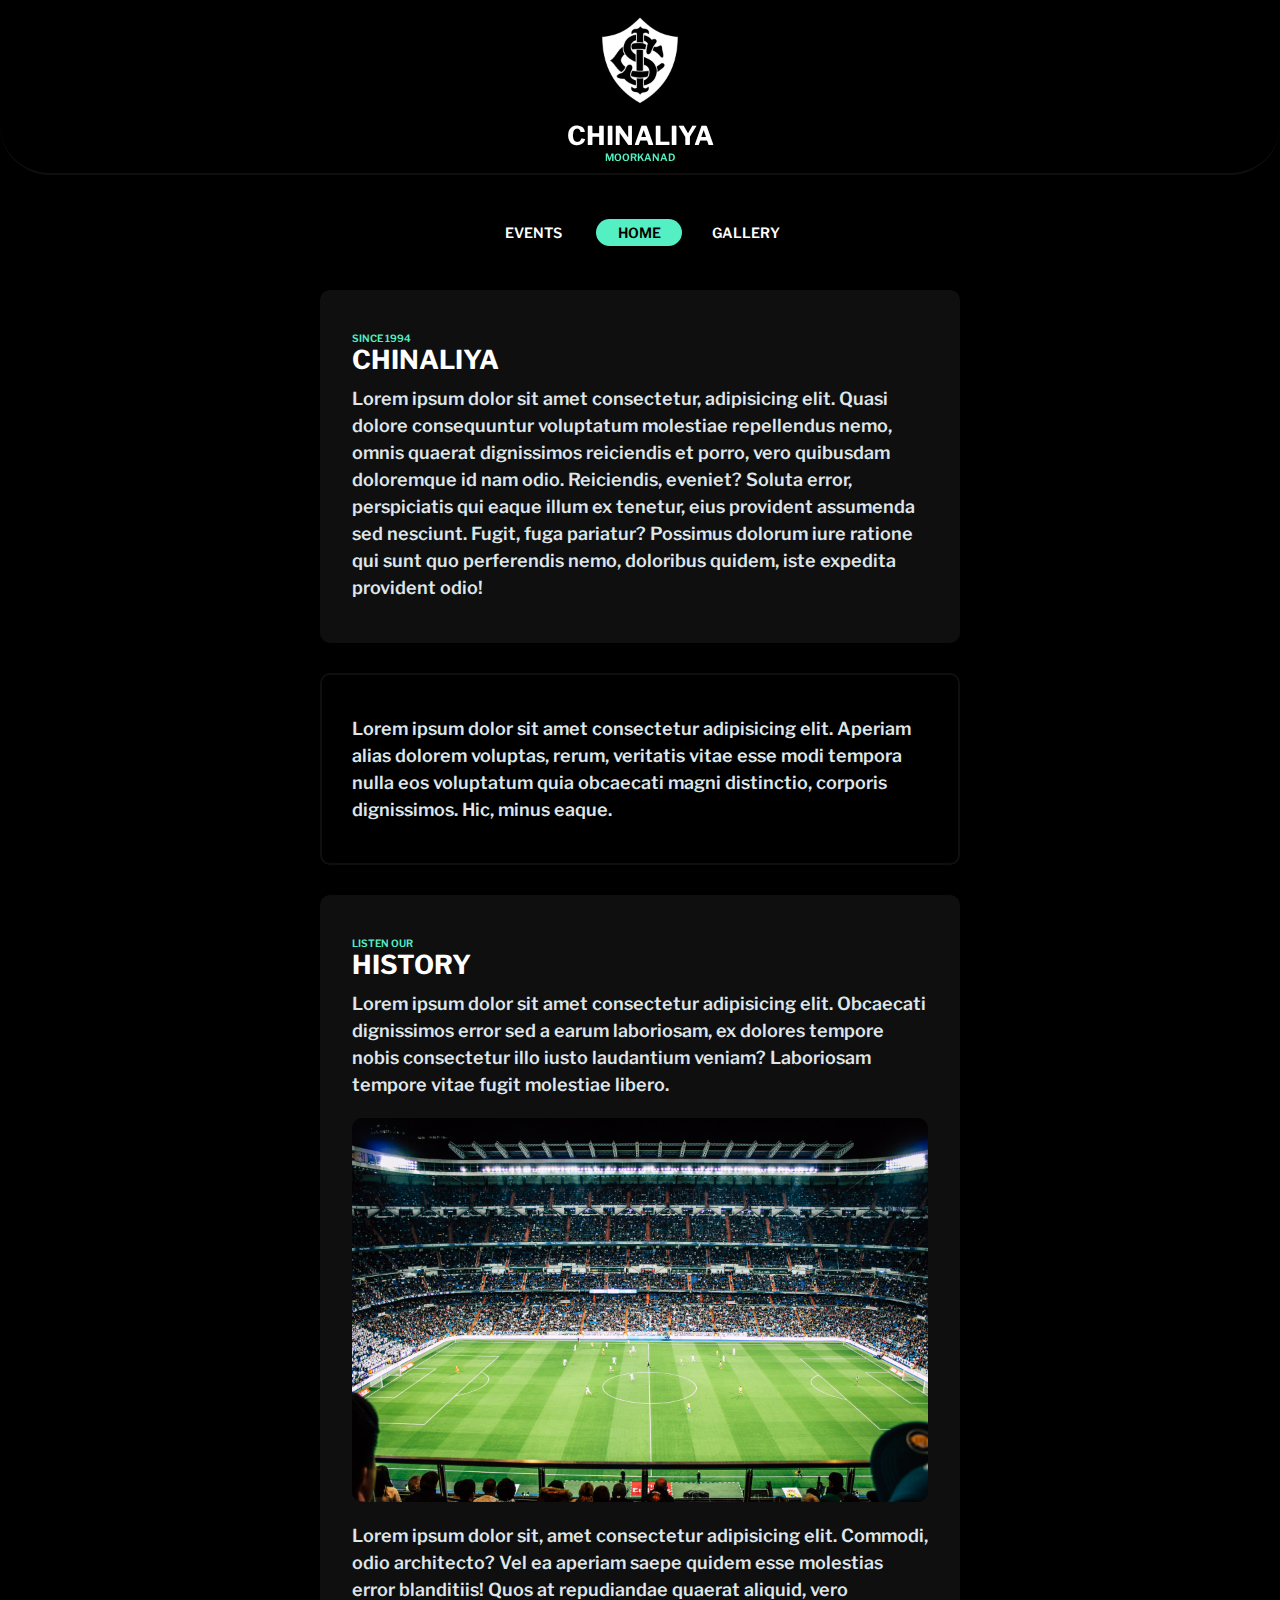
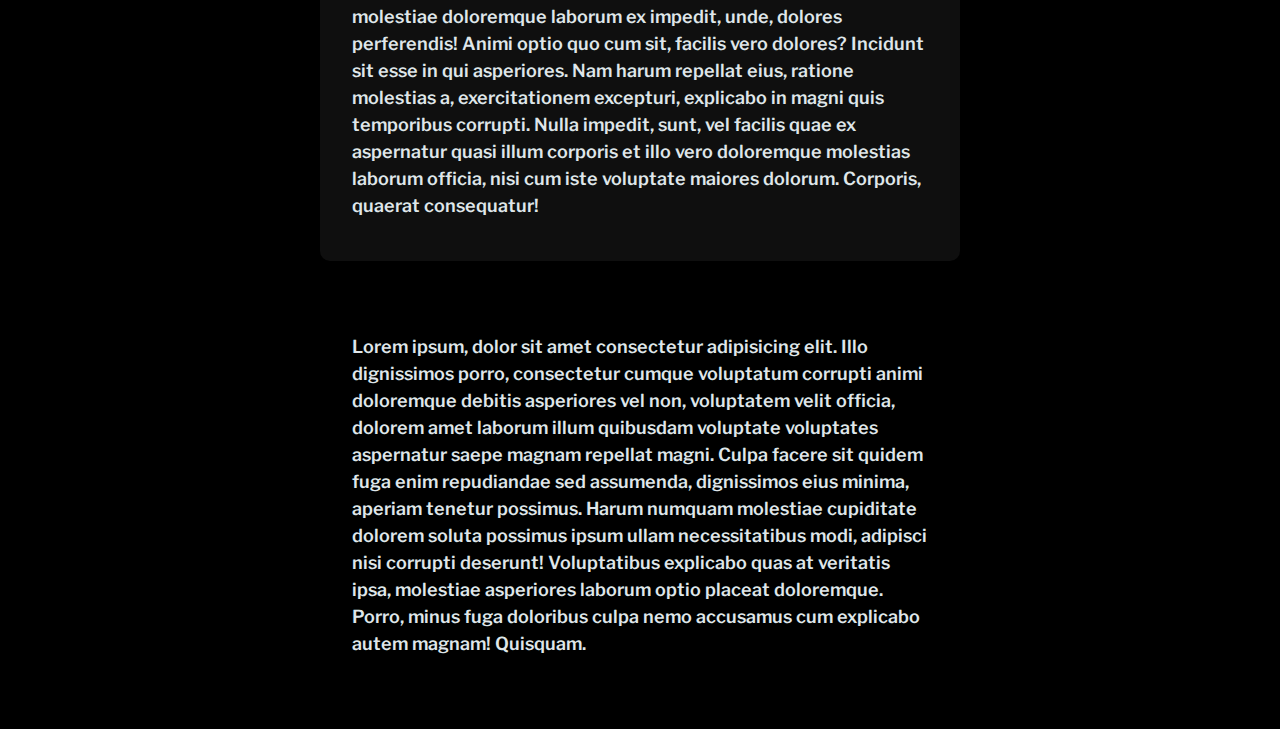
==== index.html @ daa5edae "rebased the code" ====
<html lang="en">
<head>
	<meta charset="UTF-8">
	<meta http-equiv="X-UA-Compatible" content="IE=edge">
	<meta name="viewport" content="width=device-width, initial-scale=1.0">
	<link rel="stylesheet" href="main.css">
	<link rel="stylesheet" href="docs/style/animations.css">
	<title>Document</title>
</head>
<body>

	<nav class="navbox__top--logo">
		<img src="docs/images/team1.png" alt="chinalia-logo" width="20px">
	</nav>
	
	<nav class="navbox__top">
		<li>
			<h1>
				CHINALIYA
				<br>
				<span>MOORKANAD</span>
			</h1>
		</li>
	</nav>

	<nav class="navbox__bottom">
		<li>
			<a href="">EVENTS</a>
			<a href="" class="super">HOME</a>
			<a href="">GALLERY</a>
		</li>
	</nav>

	<section id="about" class="pouch pouch--filled">
		<h2>
			<span>SINCE 1994</span>
			<br>
			CHINALIYA
		</h2>
		<p>Lorem ipsum dolor sit amet consectetur, adipisicing elit. Quasi dolore consequuntur voluptatum molestiae repellendus nemo, omnis quaerat dignissimos reiciendis et porro, vero quibusdam doloremque id nam odio. Reiciendis, eveniet? Soluta error, perspiciatis qui eaque illum ex tenetur, eius provident assumenda sed nesciunt. Fugit, fuga pariatur? Possimus dolorum iure ratione qui sunt quo perferendis nemo, doloribus quidem, iste expedita provident odio!</p>
	</section>

	<section class="pouch pouch--outlined">
		<p>Lorem ipsum dolor sit amet consectetur adipisicing elit. Aperiam alias dolorem voluptas, rerum, veritatis vitae esse modi tempora nulla eos voluptatum quia obcaecati magni distinctio, corporis dignissimos. Hic, minus eaque.</p>
	</section>

	<section id="history" class="pouch pouch--filled">
		<h2>
			<span>LISTEN OUR</span>
			<br>
			HISTORY
		</h2>
		<p>Lorem ipsum dolor sit amet consectetur adipisicing elit. Obcaecati dignissimos error sed a earum laboriosam, ex dolores tempore nobis consectetur illo iusto laudantium veniam? Laboriosam tempore vitae fugit molestiae libero.</p>
		<img src="docs/images/header-background.jpg" alt="image" width="320" height="240">
		<p>Lorem ipsum dolor sit, amet consectetur adipisicing elit. Commodi, odio architecto? Vel ea aperiam saepe quidem esse molestias error blanditiis! Quos at repudiandae quaerat aliquid, vero molestiae doloremque laborum ex impedit, unde, dolores perferendis! Animi optio quo cum sit, facilis vero dolores? Incidunt sit esse in qui asperiores. Nam harum repellat eius, ratione molestias a, exercitationem excepturi, explicabo in magni quis temporibus corrupti. Nulla impedit, sunt, vel facilis quae ex aspernatur quasi illum corporis et illo vero doloremque molestias laborum officia, nisi cum iste voluptate maiores dolorum. Corporis, quaerat consequatur!</p>
	</section>

	<section class="pouch">
		<p>Lorem ipsum, dolor sit amet consectetur adipisicing elit. Illo dignissimos porro, consectetur cumque voluptatum corrupti animi doloremque debitis asperiores vel non, voluptatem velit officia, dolorem amet laborum illum quibusdam voluptate voluptates aspernatur saepe magnam repellat magni. Culpa facere sit quidem fuga enim repudiandae sed assumenda, dignissimos eius minima, aperiam tenetur possimus. Harum numquam molestiae cupiditate dolorem soluta possimus ipsum ullam necessitatibus modi, adipisci nisi corrupti deserunt! Voluptatibus explicabo quas at veritatis ipsa, molestiae asperiores laborum optio placeat doloremque. Porro, minus fuga doloribus culpa nemo accusamus cum explicabo autem magnam! Quisquam.</p>
	</section>

	<div class="abs__spacer"></div>

</body>
</html>
---- main.css ----
@import url('https://fonts.googleapis.com/css2?family=Libre+Franklin:wght@400;600&display=swap');

:root {
	--color-primary: #55EFC4;
	--color-secondary: #000;
	--color-tertiary: #fff;
	--color-text: #dfe6e9;
	--color-border: #0F0F0F;
	--layout-spacing: 3rem;
}
/* 
:root {
    --color-primary: #00b894;
    --color-secondary: #fff;
    --color-tertiary: #000;
    --color-text: #636e72;
    --color-border: #f7f7f7;
    --layout-spacing: 3rem;
} */

* {
    padding: 0;
    margin: 0;
    box-sizing: border-box;
    font-family: 'Libre Franklin', sans;
    color: var(--color-tertiary);
}

html {
    font-size: 10px;
}

body {
    background-color: var(--color-secondary);
}

li {
    list-style: none;
}

span {
    color: var(--color-primary);
    font-size: 1rem;
    font-weight: 600;
}

h2 {
    font-size: 2.6rem;
}

p {
    font-size: 1.8rem;
    font-weight: 600;
    line-height: 1.5;
    color: var(--color-text);
}

img {
    width: 100%;
    height: auto;
    object-fit: cover;
    border-radius: 10px;
}

.navbox__top--logo {
    display: flex;
    justify-content: center;
    background-color: var(--color-secondary);
}

.navbox__top--logo img {
    width: 10rem;
    padding-top: 1rem;
}

.navbox__top {
    position: sticky;
    top: -1;
}
.navbox__top li{
    width: 100%;
    padding: 1rem 0;
    background-color: var(--color-secondary);
    border-bottom: 2px solid var(--color-border);
    border-bottom-left-radius: 50px;
    border-bottom-right-radius: 50px;
}

.navbox__top li h1 {
    font-size: 2.6rem;
    text-align: center;
}

.navbox__bottom {
    position: fixed;
    width: 100vw;
    bottom: 0;
}

.navbox__bottom li {
    display: flex;
    justify-content: center;
    padding: 1.4rem 0;
    background-color: var(--color-secondary);
    border-top: 2px solid var(--color-border);
    border-radius: 50px;
}

.navbox__bottom li a {
    text-decoration: none;
    text-align: center;
    flex: 1;
    font-weight: 600;
    font-size: 1.4rem;
    margin: 0 1rem;
    padding: 0.5rem 1rem;
    border-radius: 50px;
    transition: background-color linear 0.3s;
}

.navbox__bottom li :hover {
    background-color: var(--color-border);
}

.navbox__bottom li a.super {
    background-color: var(--color-primary);
    color: var(--color-secondary);
}

.pouch {
    margin: var(--layout-spacing);
    padding: var(--layout-spacing);
    border-radius: 10px;
    border: 2px solid transparent;
    transition: border ease 0.3s;
}

.pouch--filled {
    background-color:var(--color-border);
}

.pouch--outlined {
    border: 2px solid var(--color-border);
}

.pouch:hover {
    border: 2px solid var(--color-primary);
}

.pouch * {
    margin: 1rem 0;
}

.abs__spacer {
    height: 5.7rem;
}

@media screen and (min-width: 800px) {
    html {
        font-size: 	10px;
    }
    .pouch {
        margin: var(--layout-spacing) auto;
        max-width: 50%;
    }
    .abs__spacer {
    	display: none;
    }
    .navbox__bottom {
        position: initial;
        width: 25vw;
        margin: var(--layout-spacing) auto;
    }
    .navbox__bottom li {
        border: none;    
    }
}

@media screen and (min-width: 1920px) {
    html {
        font-size: 14px;
    }
}
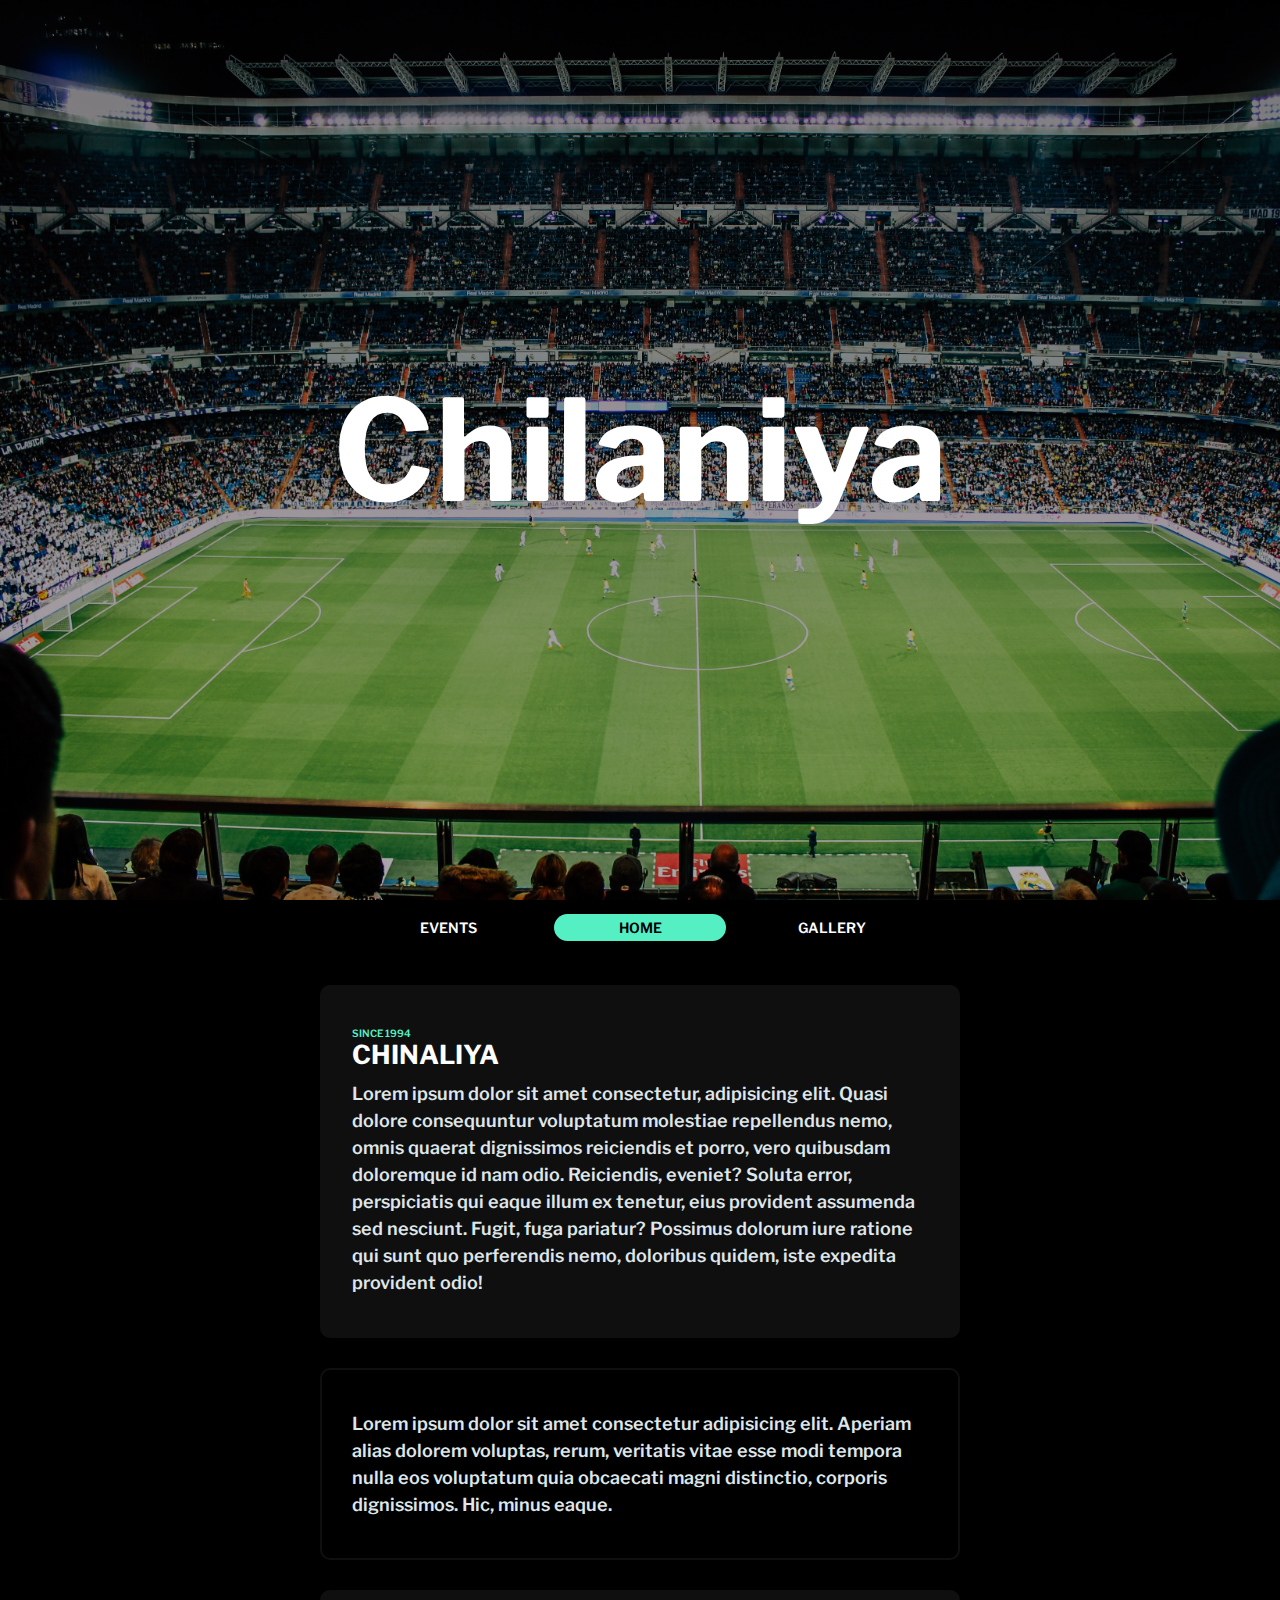
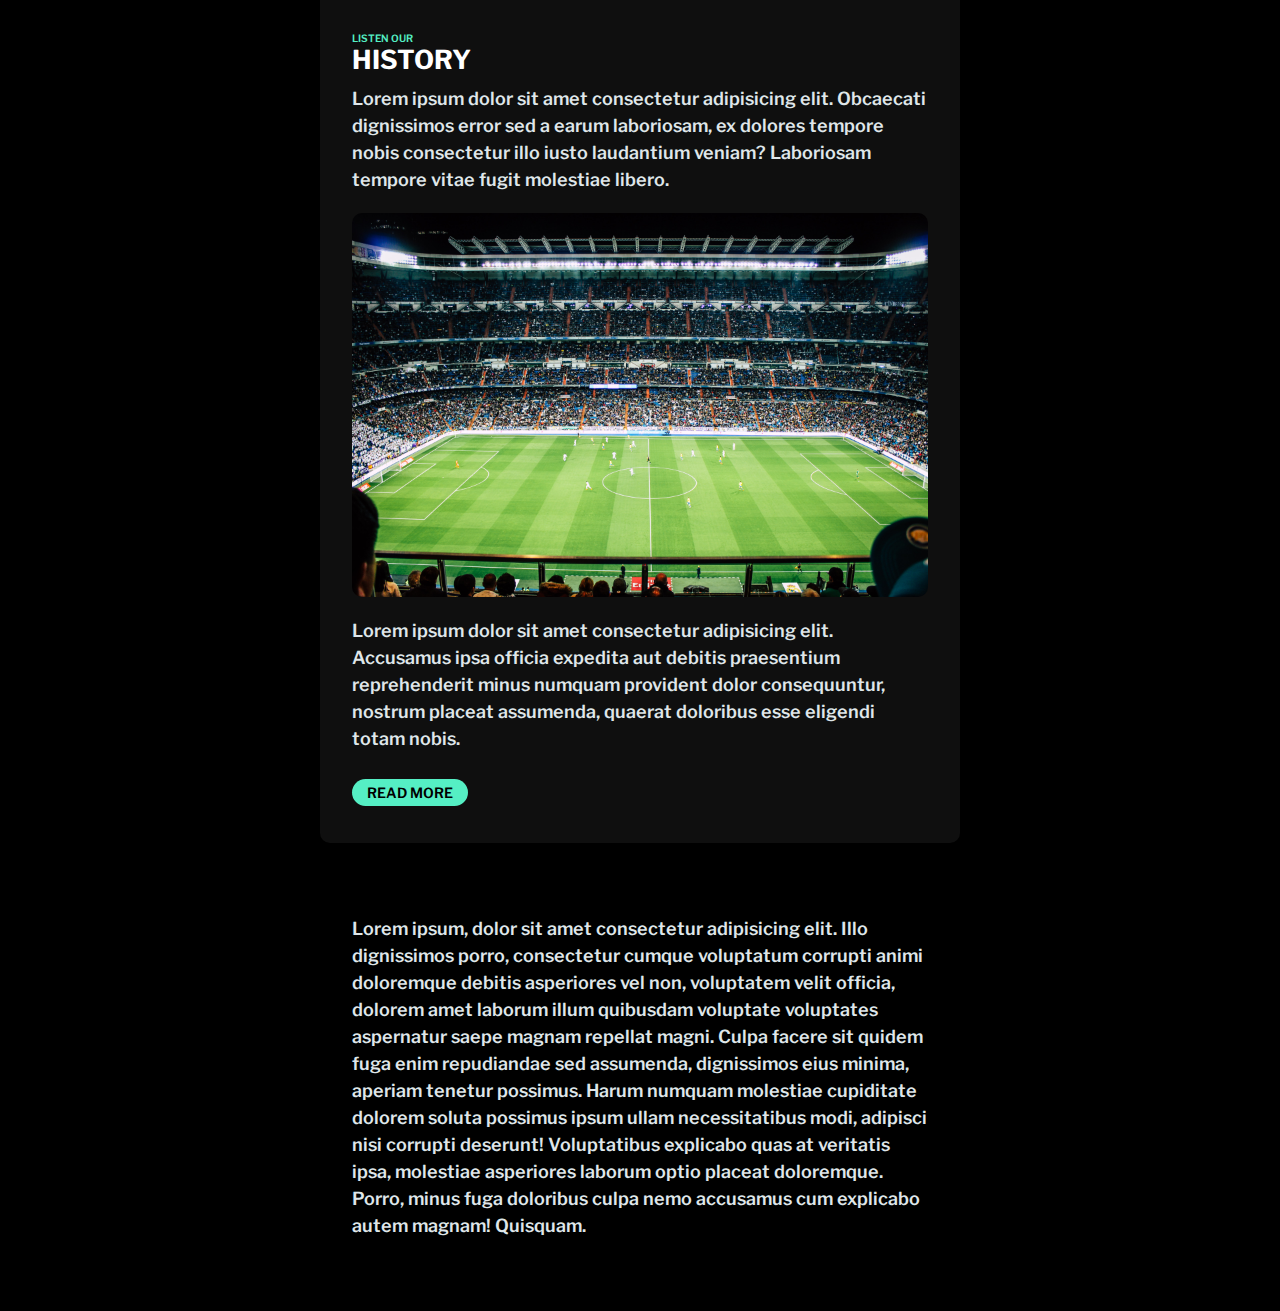
==== commit a80dbf9a: "* more optimizations * fixed AJAX issues * minor changes in HTML * added background for desktop" ====
--- a/index.html
+++ b/index.html
@@ -3,11 +3,60 @@
 	<meta charset="UTF-8">
 	<meta http-equiv="X-UA-Compatible" content="IE=edge">
 	<meta name="viewport" content="width=device-width, initial-scale=1.0">
+	<script src="https://ajax.googleapis.com/ajax/libs/jquery/3.6.0/jquery.min.js"></script>
+	<link rel="shortcut icon" href="docs/images/team1.png" type="image/x-icon">
 	<link rel="stylesheet" href="main.css">
 	<link rel="stylesheet" href="docs/style/animations.css">
-	<title>Document</title>
+	<title>Chilaniya Sports Club | Moorkanad</title>
 </head>
 <body>
+
+	<script type="text/javascript" language="javascript">
+		$(document).ready(function() { 
+		   $('#events').click(function(){
+			  $('#bag').load('events.html #bag', function beSuper() {
+				var element = document.getElementById("events");
+                element.classList.add("super");
+				var element = document.getElementById("home");
+                element.classList.remove("super");
+				var element = document.getElementById("gallery");
+                element.classList.remove("super");
+			  });
+		   });
+		});
+
+		$(document).ready(function() { 
+		   $('#gallery').click(function(){
+			  $('#bag').load('gallery.html #bag', function beSuper() {
+				var element = document.getElementById("gallery");
+                element.classList.add("super");
+				var element = document.getElementById("home");
+                element.classList.remove("super");
+				var element = document.getElementById("events");
+                element.classList.remove("super");
+			  });
+		   });
+		});
+
+		$(document).ready(function() { 
+		   $('#home').click(function(){
+			  $('#bag').load('index.html #bag', function beSuper() {
+				var element = document.getElementById("home");
+                element.classList.add("super");
+				var element = document.getElementById("events");
+                element.classList.remove("super");
+				var element = document.getElementById("gallery");
+                element.classList.remove("super");
+			  });
+		   });
+		});
+
+		$(document).ready(function() { 
+		   $(document).on("click", "#read-more", function(){
+			  $('#read-more-contents').load('misc.html #read-more-contents')
+		   });
+		});
+	</script>
 
 	<nav class="navbox__top--logo">
 		<img src="docs/images/team1.png" alt="chinalia-logo" width="20px">
@@ -16,50 +65,57 @@
 	<nav class="navbox__top">
 		<li>
 			<h1>
-				CHINALIYA
+				Chilaniya <span> Sports Club</span>
 				<br>
-				<span>MOORKANAD</span>
 			</h1>
 		</li>
 	</nav>
 
 	<nav class="navbox__bottom">
 		<li>
-			<a href="">EVENTS</a>
-			<a href="" class="super">HOME</a>
-			<a href="">GALLERY</a>
+			<a id="events" onclick="beSuper">EVENTS</a>
+			<a id="home" class="super"  onclick="beSuper">HOME</a>
+			<a id="gallery" onclick="beSuper">GALLERY</a>
 		</li>
 	</nav>
 
-	<section id="about" class="pouch pouch--filled">
-		<h2>
-			<span>SINCE 1994</span>
+	<div id="bag">
+
+		<section id="about" class="pouch pouch--filled">
+			<h2>
+				<span class="small">SINCE 1994</span>
+				<br>
+				CHINALIYA
+			</h2>
+			<p>Lorem ipsum dolor sit amet consectetur, adipisicing elit. Quasi dolore consequuntur voluptatum molestiae repellendus nemo, omnis quaerat dignissimos reiciendis et porro, vero quibusdam doloremque id nam odio. Reiciendis, eveniet? Soluta error, perspiciatis qui eaque illum ex tenetur, eius provident assumenda sed nesciunt. Fugit, fuga pariatur? Possimus dolorum iure ratione qui sunt quo perferendis nemo, doloribus quidem, iste expedita provident odio!</p>
+		</section>
+
+		<section class="pouch pouch--outlined">
+			<p>Lorem ipsum dolor sit amet consectetur adipisicing elit. Aperiam alias dolorem voluptas, rerum, veritatis vitae esse modi tempora nulla eos voluptatum quia obcaecati magni distinctio, corporis dignissimos. Hic, minus eaque.</p>
+		</section>
+
+		<section id="history" class="pouch pouch--filled">
+			<h2>
+				<span class="small">LISTEN OUR</span>
+				<br>
+				HISTORY
+			</h2>
+			<p>Lorem ipsum dolor sit amet consectetur adipisicing elit. Obcaecati dignissimos error sed a earum laboriosam, ex dolores tempore nobis consectetur illo iusto laudantium veniam? Laboriosam tempore vitae fugit molestiae libero.</p>
+			<img src="docs/images/header-background.jpg" alt="image" width="320" height="240">
+			<p>Lorem ipsum dolor sit amet consectetur adipisicing elit. Accusamus ipsa officia expedita aut debitis praesentium reprehenderit minus numquam provident dolor consequuntur, nostrum placeat assumenda, quaerat doloribus esse eligendi totam nobis.</p>
 			<br>
-			CHINALIYA
-		</h2>
-		<p>Lorem ipsum dolor sit amet consectetur, adipisicing elit. Quasi dolore consequuntur voluptatum molestiae repellendus nemo, omnis quaerat dignissimos reiciendis et porro, vero quibusdam doloremque id nam odio. Reiciendis, eveniet? Soluta error, perspiciatis qui eaque illum ex tenetur, eius provident assumenda sed nesciunt. Fugit, fuga pariatur? Possimus dolorum iure ratione qui sunt quo perferendis nemo, doloribus quidem, iste expedita provident odio!</p>
-	</section>
+			<div id="read-more-contents">
+				<a id="read-more" class="pill pill--filled" onclick='hideMe'>READ MORE</a>
+			</div>
+		</section>
 
-	<section class="pouch pouch--outlined">
-		<p>Lorem ipsum dolor sit amet consectetur adipisicing elit. Aperiam alias dolorem voluptas, rerum, veritatis vitae esse modi tempora nulla eos voluptatum quia obcaecati magni distinctio, corporis dignissimos. Hic, minus eaque.</p>
-	</section>
+		<section class="pouch">
+			<p>Lorem ipsum, dolor sit amet consectetur adipisicing elit. Illo dignissimos porro, consectetur cumque voluptatum corrupti animi doloremque debitis asperiores vel non, voluptatem velit officia, dolorem amet laborum illum quibusdam voluptate voluptates aspernatur saepe magnam repellat magni. Culpa facere sit quidem fuga enim repudiandae sed assumenda, dignissimos eius minima, aperiam tenetur possimus. Harum numquam molestiae cupiditate dolorem soluta possimus ipsum ullam necessitatibus modi, adipisci nisi corrupti deserunt! Voluptatibus explicabo quas at veritatis ipsa, molestiae asperiores laborum optio placeat doloremque. Porro, minus fuga doloribus culpa nemo accusamus cum explicabo autem magnam! Quisquam.</p>
+		</section>
 
-	<section id="history" class="pouch pouch--filled">
-		<h2>
-			<span>LISTEN OUR</span>
-			<br>
-			HISTORY
-		</h2>
-		<p>Lorem ipsum dolor sit amet consectetur adipisicing elit. Obcaecati dignissimos error sed a earum laboriosam, ex dolores tempore nobis consectetur illo iusto laudantium veniam? Laboriosam tempore vitae fugit molestiae libero.</p>
-		<img src="docs/images/header-background.jpg" alt="image" width="320" height="240">
-		<p>Lorem ipsum dolor sit, amet consectetur adipisicing elit. Commodi, odio architecto? Vel ea aperiam saepe quidem esse molestias error blanditiis! Quos at repudiandae quaerat aliquid, vero molestiae doloremque laborum ex impedit, unde, dolores perferendis! Animi optio quo cum sit, facilis vero dolores? Incidunt sit esse in qui asperiores. Nam harum repellat eius, ratione molestias a, exercitationem excepturi, explicabo in magni quis temporibus corrupti. Nulla impedit, sunt, vel facilis quae ex aspernatur quasi illum corporis et illo vero doloremque molestias laborum officia, nisi cum iste voluptate maiores dolorum. Corporis, quaerat consequatur!</p>
-	</section>
+		<div class="abs__spacer"></div>
 
-	<section class="pouch">
-		<p>Lorem ipsum, dolor sit amet consectetur adipisicing elit. Illo dignissimos porro, consectetur cumque voluptatum corrupti animi doloremque debitis asperiores vel non, voluptatem velit officia, dolorem amet laborum illum quibusdam voluptate voluptates aspernatur saepe magnam repellat magni. Culpa facere sit quidem fuga enim repudiandae sed assumenda, dignissimos eius minima, aperiam tenetur possimus. Harum numquam molestiae cupiditate dolorem soluta possimus ipsum ullam necessitatibus modi, adipisci nisi corrupti deserunt! Voluptatibus explicabo quas at veritatis ipsa, molestiae asperiores laborum optio placeat doloremque. Porro, minus fuga doloribus culpa nemo accusamus cum explicabo autem magnam! Quisquam.</p>
-	</section>
-
-	<div class="abs__spacer"></div>
+	</div>
 
 </body>
 </html>--- a/main.css
+++ b/main.css
@@ -8,8 +8,8 @@
 	--color-border: #0F0F0F;
 	--layout-spacing: 3rem;
 }
-/* 
-:root {
+
+/* :root {
     --color-primary: #00b894;
     --color-secondary: #fff;
     --color-tertiary: #000;
@@ -32,6 +32,11 @@
 
 body {
     background-color: var(--color-secondary);
+    cursor: cell;
+}
+
+a {
+    text-decoration: none;
 }
 
 li {
@@ -40,6 +45,9 @@
 
 span {
     color: var(--color-primary);
+}
+
+span.small {
     font-size: 1rem;
     font-weight: 600;
 }
@@ -95,19 +103,19 @@
     position: fixed;
     width: 100vw;
     bottom: 0;
+    background-color: var(--color-secondary);
+    border-top: 2px solid var(--color-border);
+    border-top-left-radius: 50px;
+    border-top-right-radius: 50px;
 }
 
 .navbox__bottom li {
     display: flex;
     justify-content: center;
     padding: 1.4rem 0;
-    background-color: var(--color-secondary);
-    border-top: 2px solid var(--color-border);
-    border-radius: 50px;
 }
 
 .navbox__bottom li a {
-    text-decoration: none;
     text-align: center;
     flex: 1;
     font-weight: 600;
@@ -115,16 +123,36 @@
     margin: 0 1rem;
     padding: 0.5rem 1rem;
     border-radius: 50px;
-    transition: background-color linear 0.3s;
-}
-
-.navbox__bottom li :hover {
+    transition: all linear 0.3s;
+}
+
+.navbox__bottom li a:hover {
     background-color: var(--color-border);
 }
 
 .navbox__bottom li a.super {
     background-color: var(--color-primary);
     color: var(--color-secondary);
+}
+
+.pill {
+    text-align: center;
+    font-weight: 600;
+    font-size: 1.4rem;
+    margin: 1rem;
+    padding: 0.5rem 1.5rem;
+    border-radius: 50px;
+    transition: all linear 0.3s;
+}
+
+.pill--filled {
+    background-color: var(--color-primary);
+    color: var(--color-secondary);
+}
+
+.pill--outlined {
+    color: var(--color-primary);
+    border: 2px solid var(--color-primary);
 }
 
 .pouch {
@@ -156,29 +184,69 @@
 }
 
 @media screen and (min-width: 800px) {
+
     html {
-        font-size: 	10px;
-    }
+        font-size: 10px;
+    }
+
     .pouch {
         margin: var(--layout-spacing) auto;
         max-width: 50%;
     }
+
     .abs__spacer {
     	display: none;
     }
+
     .navbox__bottom {
+        position: sticky;
+        top: 0;
+        bottom: initial;
+        width: 100vw;
+        background-color: var(--color-secondary);
+        border: none;
+    }
+
+    .navbox__bottom li {    
+        border: none;
+        width: 45vw;
+        margin: 0 auto;
+    }
+
+    .navbox__top--logo { 
+        display: none;
+    }
+
+    .navbox__top {
         position: initial;
-        width: 25vw;
-        margin: var(--layout-spacing) auto;
-    }
-    .navbox__bottom li {
-        border: none;    
+        display: flex;
+        align-items: center;
+        justify-content: center;
+        height: 100vh;
+        background-image: linear-gradient(rgba(0,0,0,0.5), rgba(0,0,0,0.3)),url('docs/images/header-background.jpg');
+        background-attachment: fixed;
+        background-size: cover;
+    }
+
+    .navbox__top li {
+        border: none;
+        background-color: transparent;
+    }
+
+    .navbox__top li h1 {
+        font-size: 14rem;
+    }
+
+    .navbox__top li h1 span {
+        display: none;
     }
 }
 
 @media screen and (min-width: 1920px) {
+
     html {
         font-size: 14px;
     }
-}
-
+
+}
+
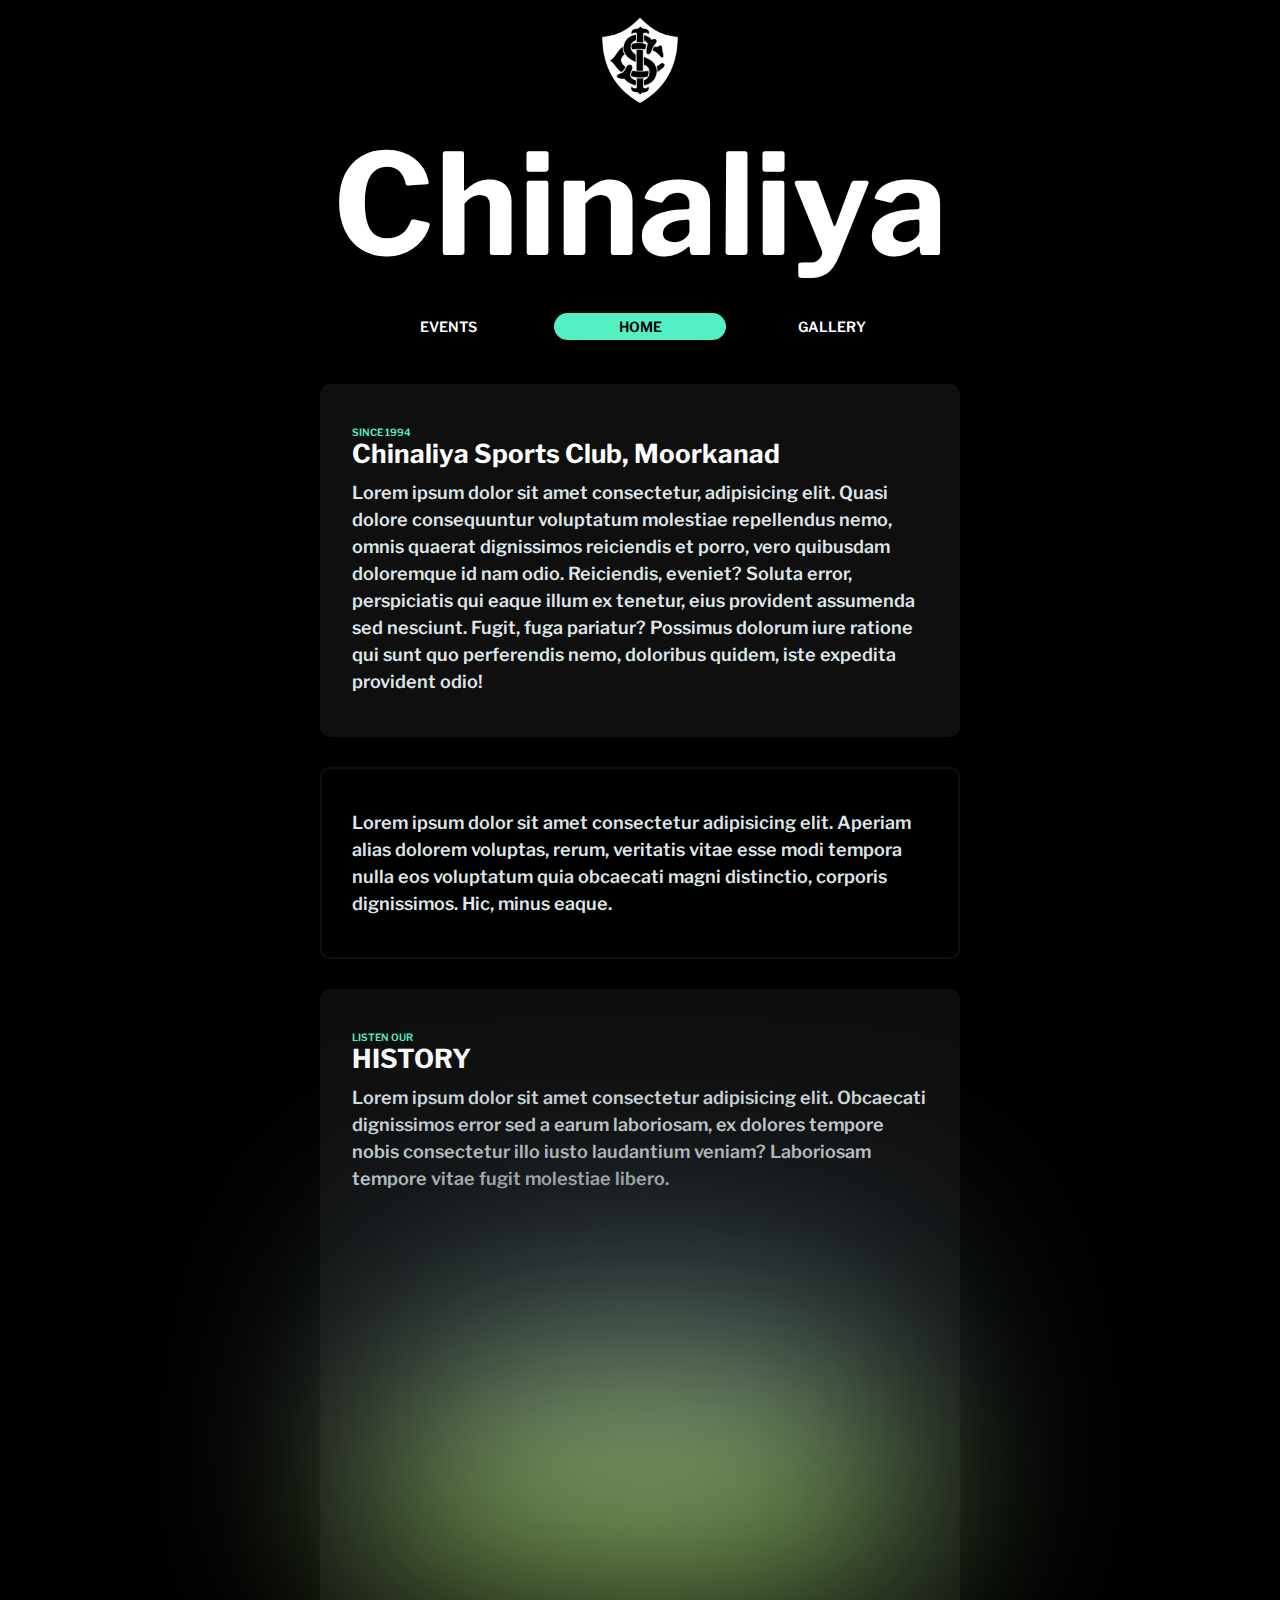
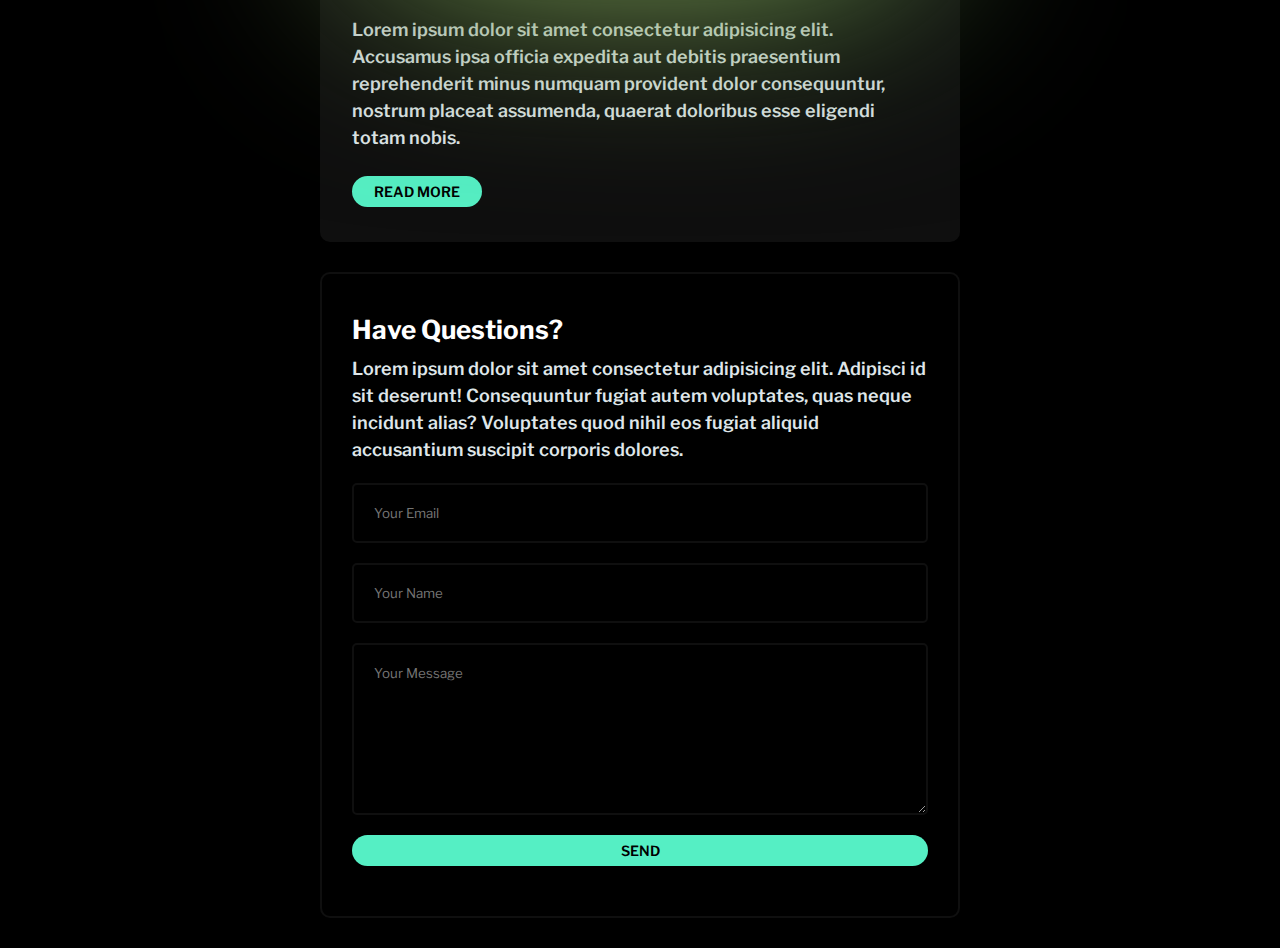
==== commit 7b07377f: "life is good" ====
--- a/index.html
+++ b/index.html
@@ -7,7 +7,7 @@
 	<link rel="shortcut icon" href="docs/images/team1.png" type="image/x-icon">
 	<link rel="stylesheet" href="main.css">
 	<link rel="stylesheet" href="docs/style/animations.css">
-	<title>Chilaniya Sports Club | Moorkanad</title>
+	<title>Chinaliya Sports Club | Moorkanad</title>
 </head>
 <body>
 
@@ -65,8 +65,9 @@
 	<nav class="navbox__top">
 		<li>
 			<h1>
-				Chilaniya <span> Sports Club</span>
+				Chinaliya 
 				<br>
+				<span> Sports Club</span>
 			</h1>
 		</li>
 	</nav>
@@ -85,7 +86,7 @@
 			<h2>
 				<span class="small">SINCE 1994</span>
 				<br>
-				CHINALIYA
+				Chinaliya Sports Club, Moorkanad
 			</h2>
 			<p>Lorem ipsum dolor sit amet consectetur, adipisicing elit. Quasi dolore consequuntur voluptatum molestiae repellendus nemo, omnis quaerat dignissimos reiciendis et porro, vero quibusdam doloremque id nam odio. Reiciendis, eveniet? Soluta error, perspiciatis qui eaque illum ex tenetur, eius provident assumenda sed nesciunt. Fugit, fuga pariatur? Possimus dolorum iure ratione qui sunt quo perferendis nemo, doloribus quidem, iste expedita provident odio!</p>
 		</section>
@@ -101,7 +102,7 @@
 				HISTORY
 			</h2>
 			<p>Lorem ipsum dolor sit amet consectetur adipisicing elit. Obcaecati dignissimos error sed a earum laboriosam, ex dolores tempore nobis consectetur illo iusto laudantium veniam? Laboriosam tempore vitae fugit molestiae libero.</p>
-			<img src="docs/images/header-background.jpg" alt="image" width="320" height="240">
+			<img src="docs/images/header-background.jpg" alt="image" width="320" height="240" class="blurred">
 			<p>Lorem ipsum dolor sit amet consectetur adipisicing elit. Accusamus ipsa officia expedita aut debitis praesentium reprehenderit minus numquam provident dolor consequuntur, nostrum placeat assumenda, quaerat doloribus esse eligendi totam nobis.</p>
 			<br>
 			<div id="read-more-contents">
@@ -109,8 +110,17 @@
 			</div>
 		</section>
 
-		<section class="pouch">
-			<p>Lorem ipsum, dolor sit amet consectetur adipisicing elit. Illo dignissimos porro, consectetur cumque voluptatum corrupti animi doloremque debitis asperiores vel non, voluptatem velit officia, dolorem amet laborum illum quibusdam voluptate voluptates aspernatur saepe magnam repellat magni. Culpa facere sit quidem fuga enim repudiandae sed assumenda, dignissimos eius minima, aperiam tenetur possimus. Harum numquam molestiae cupiditate dolorem soluta possimus ipsum ullam necessitatibus modi, adipisci nisi corrupti deserunt! Voluptatibus explicabo quas at veritatis ipsa, molestiae asperiores laborum optio placeat doloremque. Porro, minus fuga doloribus culpa nemo accusamus cum explicabo autem magnam! Quisquam.</p>
+		<section class="pouch pouch--outlined">
+			<h2>Have Questions?</h2>
+			<p>Lorem ipsum dolor sit amet consectetur adipisicing elit. Adipisci id sit deserunt! Consequuntur fugiat autem voluptates, quas neque incidunt alias? Voluptates quod nihil eos fugiat aliquid accusantium suscipit corporis dolores.</p>
+			<form
+			action="https://formspree.io/f/mayvrkqr"
+			method="POST">
+				<input type="email" name="email" placeholder="Your Email" required>
+				<input type="text" name="name" placeholder="Your Name">
+				<textarea name="message" placeholder="Your Message" rows="8" required></textarea>
+				<input type="submit" class="pill pill--filled" value="SEND">
+		  	</form>
 		</section>
 
 		<div class="abs__spacer"></div>
--- a/main.css
+++ b/main.css
@@ -139,10 +139,11 @@
     text-align: center;
     font-weight: 600;
     font-size: 1.4rem;
-    margin: 1rem;
-    padding: 0.5rem 1.5rem;
+    margin: 0 1rem;
+    padding: 0.5rem 2rem;
     border-radius: 50px;
     transition: all linear 0.3s;
+    border: 2px solid transparent;
 }
 
 .pill--filled {
@@ -179,8 +180,51 @@
     margin: 1rem 0;
 }
 
+form {
+    display: flex;
+    flex-direction: column;
+    margin: auto;
+}
+
+form input, form textarea {
+    border: 2px solid var(--color-border);
+    background-color: var(--color-secondary);
+    padding: 2rem;
+    border-radius: 5px;
+    transition: all ease 0.3s;
+}
+
+form input:hover, form textarea:hover {
+    background-color: var(--color-border);
+}
+
+form input:focus, form textarea:focus {
+    border: 2px solid var(--color-primary);
+}
+
+form button {
+    width: min-content;
+    padding: 1rem;
+}
+
 .abs__spacer {
     height: 5.7rem;
+}
+
+.gallery *{
+    margin: 0;
+}
+ 
+.gallery__column {
+    margin: 1rem;
+    border-radius: 10px;
+    background-color: var(--color-border);
+    transition: all ease 0.3s;
+    padding-bottom: 0.5rem;
+} 
+
+.gallery__column p {
+    margin: 2rem;
 }
 
 @media screen and (min-width: 800px) {
@@ -213,19 +257,9 @@
         margin: 0 auto;
     }
 
-    .navbox__top--logo { 
-        display: none;
-    }
-
     .navbox__top {
         position: initial;
-        display: flex;
-        align-items: center;
-        justify-content: center;
-        height: 100vh;
-        background-image: linear-gradient(rgba(0,0,0,0.5), rgba(0,0,0,0.3)),url('docs/images/header-background.jpg');
-        background-attachment: fixed;
-        background-size: cover;
+        margin: 0 auto;
     }
 
     .navbox__top li {
@@ -235,11 +269,30 @@
 
     .navbox__top li h1 {
         font-size: 14rem;
+        color: var(--color-tertiary);
     }
 
     .navbox__top li h1 span {
         display: none;
     }
+
+    .gallery__container {
+        display: flex;
+        flex-direction: column;
+    }
+
+    .gallery__row {
+        display: flex;
+    }
+
+    img.blurred {
+        filter: blur(100px);
+        transition: all ease 0.3s;
+    }
+    
+    img.blurred:hover {
+       filter: blur(0);
+    }
 }
 
 @media screen and (min-width: 1920px) {
--- a/docs/style/animations.css
+++ b/docs/style/animations.css
@@ -0,0 +1,16 @@
+@keyframes scroll-up {
+	0% {
+		transform: translateY(0);
+	}
+	100% {
+		transform: translateY(-10rem);
+	}
+}
+@keyframes scroll-down {
+	0% {
+		transform: translateY(-10rem);
+	}
+	100% {
+		transform: translateY(0);
+	}
+}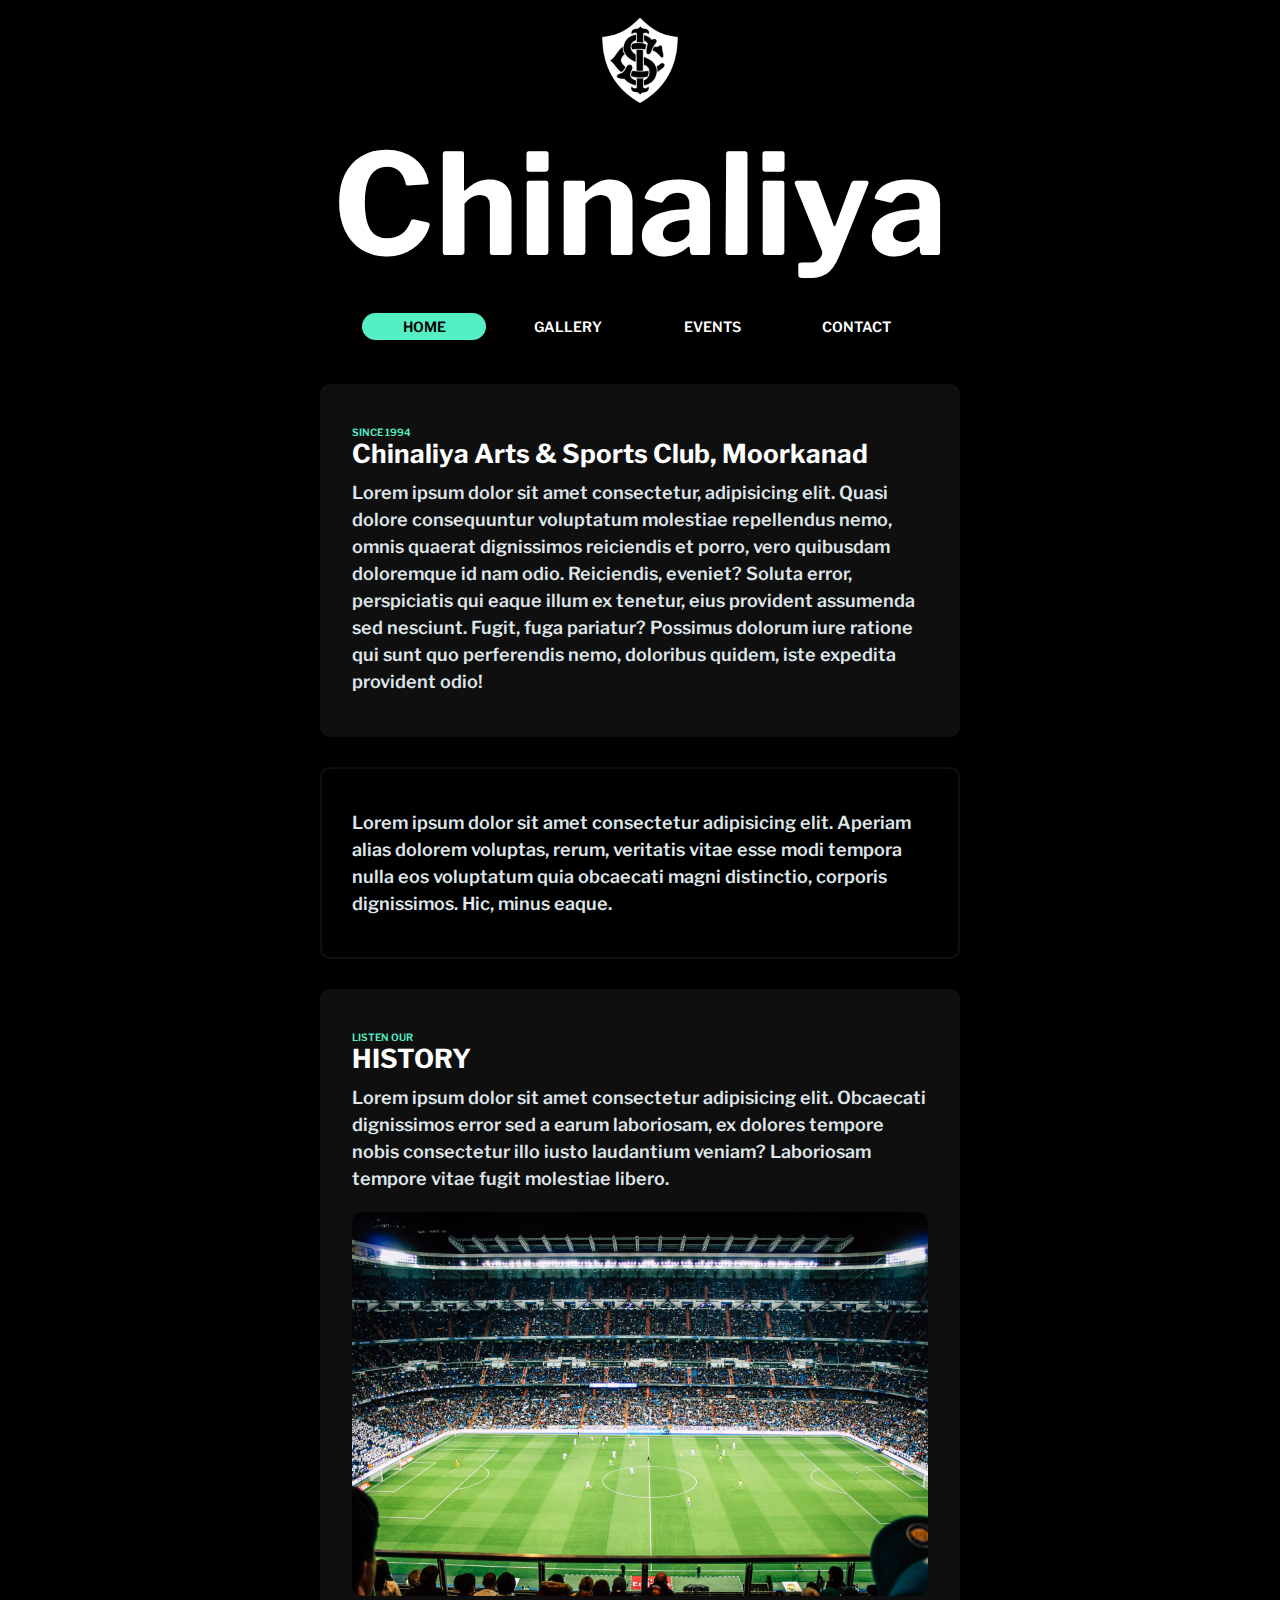
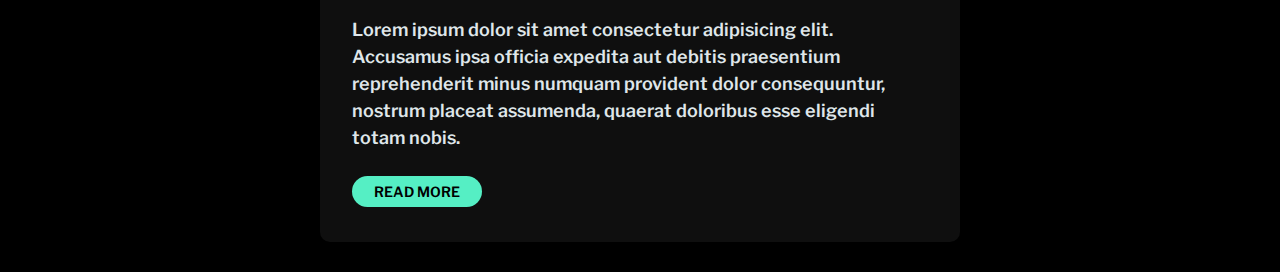
==== commit ccd9e9ac: "adjusted according to client recommendations" ====
--- a/index.html
+++ b/index.html
@@ -21,6 +21,8 @@
                 element.classList.remove("super");
 				var element = document.getElementById("gallery");
                 element.classList.remove("super");
+				var element = document.getElementById("contact");
+                element.classList.remove("super");
 			  });
 		   });
 		});
@@ -33,6 +35,23 @@
 				var element = document.getElementById("home");
                 element.classList.remove("super");
 				var element = document.getElementById("events");
+                element.classList.remove("super");
+				var element = document.getElementById("contact");
+                element.classList.remove("super");
+			  });
+		   });
+		});
+
+		$(document).ready(function() { 
+		   $('#contact').click(function(){
+			  $('#bag').load('contact.html #bag', function beSuper() {
+				var element = document.getElementById("contact");
+                element.classList.add("super");
+				var element = document.getElementById("home");
+                element.classList.remove("super");
+				var element = document.getElementById("events");
+                element.classList.remove("super");
+				var element = document.getElementById("gallery");
                 element.classList.remove("super");
 			  });
 		   });
@@ -67,16 +86,17 @@
 			<h1>
 				Chinaliya 
 				<br>
-				<span> Sports Club</span>
+				<span class="small">Moorkanad</span>
 			</h1>
 		</li>
 	</nav>
 
 	<nav class="navbox__bottom">
 		<li>
-			<a id="events" onclick="beSuper">EVENTS</a>
 			<a id="home" class="super"  onclick="beSuper">HOME</a>
 			<a id="gallery" onclick="beSuper">GALLERY</a>
+			<a id="events" onclick="beSuper">EVENTS</a>
+			<a id="contact" onclick="beSuper">CONTACT</a>
 		</li>
 	</nav>
 
@@ -86,7 +106,7 @@
 			<h2>
 				<span class="small">SINCE 1994</span>
 				<br>
-				Chinaliya Sports Club, Moorkanad
+				Chinaliya Arts & Sports Club, Moorkanad
 			</h2>
 			<p>Lorem ipsum dolor sit amet consectetur, adipisicing elit. Quasi dolore consequuntur voluptatum molestiae repellendus nemo, omnis quaerat dignissimos reiciendis et porro, vero quibusdam doloremque id nam odio. Reiciendis, eveniet? Soluta error, perspiciatis qui eaque illum ex tenetur, eius provident assumenda sed nesciunt. Fugit, fuga pariatur? Possimus dolorum iure ratione qui sunt quo perferendis nemo, doloribus quidem, iste expedita provident odio!</p>
 		</section>
@@ -102,25 +122,12 @@
 				HISTORY
 			</h2>
 			<p>Lorem ipsum dolor sit amet consectetur adipisicing elit. Obcaecati dignissimos error sed a earum laboriosam, ex dolores tempore nobis consectetur illo iusto laudantium veniam? Laboriosam tempore vitae fugit molestiae libero.</p>
-			<img src="docs/images/header-background.jpg" alt="image" width="320" height="240" class="blurred">
+			<img src="docs/images/header-background.jpg" alt="image" width="320" height="240"0>
 			<p>Lorem ipsum dolor sit amet consectetur adipisicing elit. Accusamus ipsa officia expedita aut debitis praesentium reprehenderit minus numquam provident dolor consequuntur, nostrum placeat assumenda, quaerat doloribus esse eligendi totam nobis.</p>
 			<br>
 			<div id="read-more-contents">
 				<a id="read-more" class="pill pill--filled" onclick='hideMe'>READ MORE</a>
 			</div>
-		</section>
-
-		<section class="pouch pouch--outlined">
-			<h2>Have Questions?</h2>
-			<p>Lorem ipsum dolor sit amet consectetur adipisicing elit. Adipisci id sit deserunt! Consequuntur fugiat autem voluptates, quas neque incidunt alias? Voluptates quod nihil eos fugiat aliquid accusantium suscipit corporis dolores.</p>
-			<form
-			action="https://formspree.io/f/mayvrkqr"
-			method="POST">
-				<input type="email" name="email" placeholder="Your Email" required>
-				<input type="text" name="name" placeholder="Your Name">
-				<textarea name="message" placeholder="Your Message" rows="8" required></textarea>
-				<input type="submit" class="pill pill--filled" value="SEND">
-		  	</form>
 		</section>
 
 		<div class="abs__spacer"></div>
--- a/main.css
+++ b/main.css
@@ -164,6 +164,10 @@
     transition: border ease 0.3s;
 }
 
+.pouch * {
+    margin: 1rem 0;
+}
+
 .pouch--filled {
     background-color:var(--color-border);
 }
@@ -174,10 +178,6 @@
 
 .pouch:hover {
     border: 2px solid var(--color-primary);
-}
-
-.pouch * {
-    margin: 1rem 0;
 }
 
 form {
@@ -285,14 +285,10 @@
         display: flex;
     }
 
-    img.blurred {
-        filter: blur(100px);
-        transition: all ease 0.3s;
-    }
-    
-    img.blurred:hover {
-       filter: blur(0);
-    }
+    .gallery__column:hover {
+        transform: scale(1.01);
+    }
+
 }
 
 @media screen and (min-width: 1920px) {
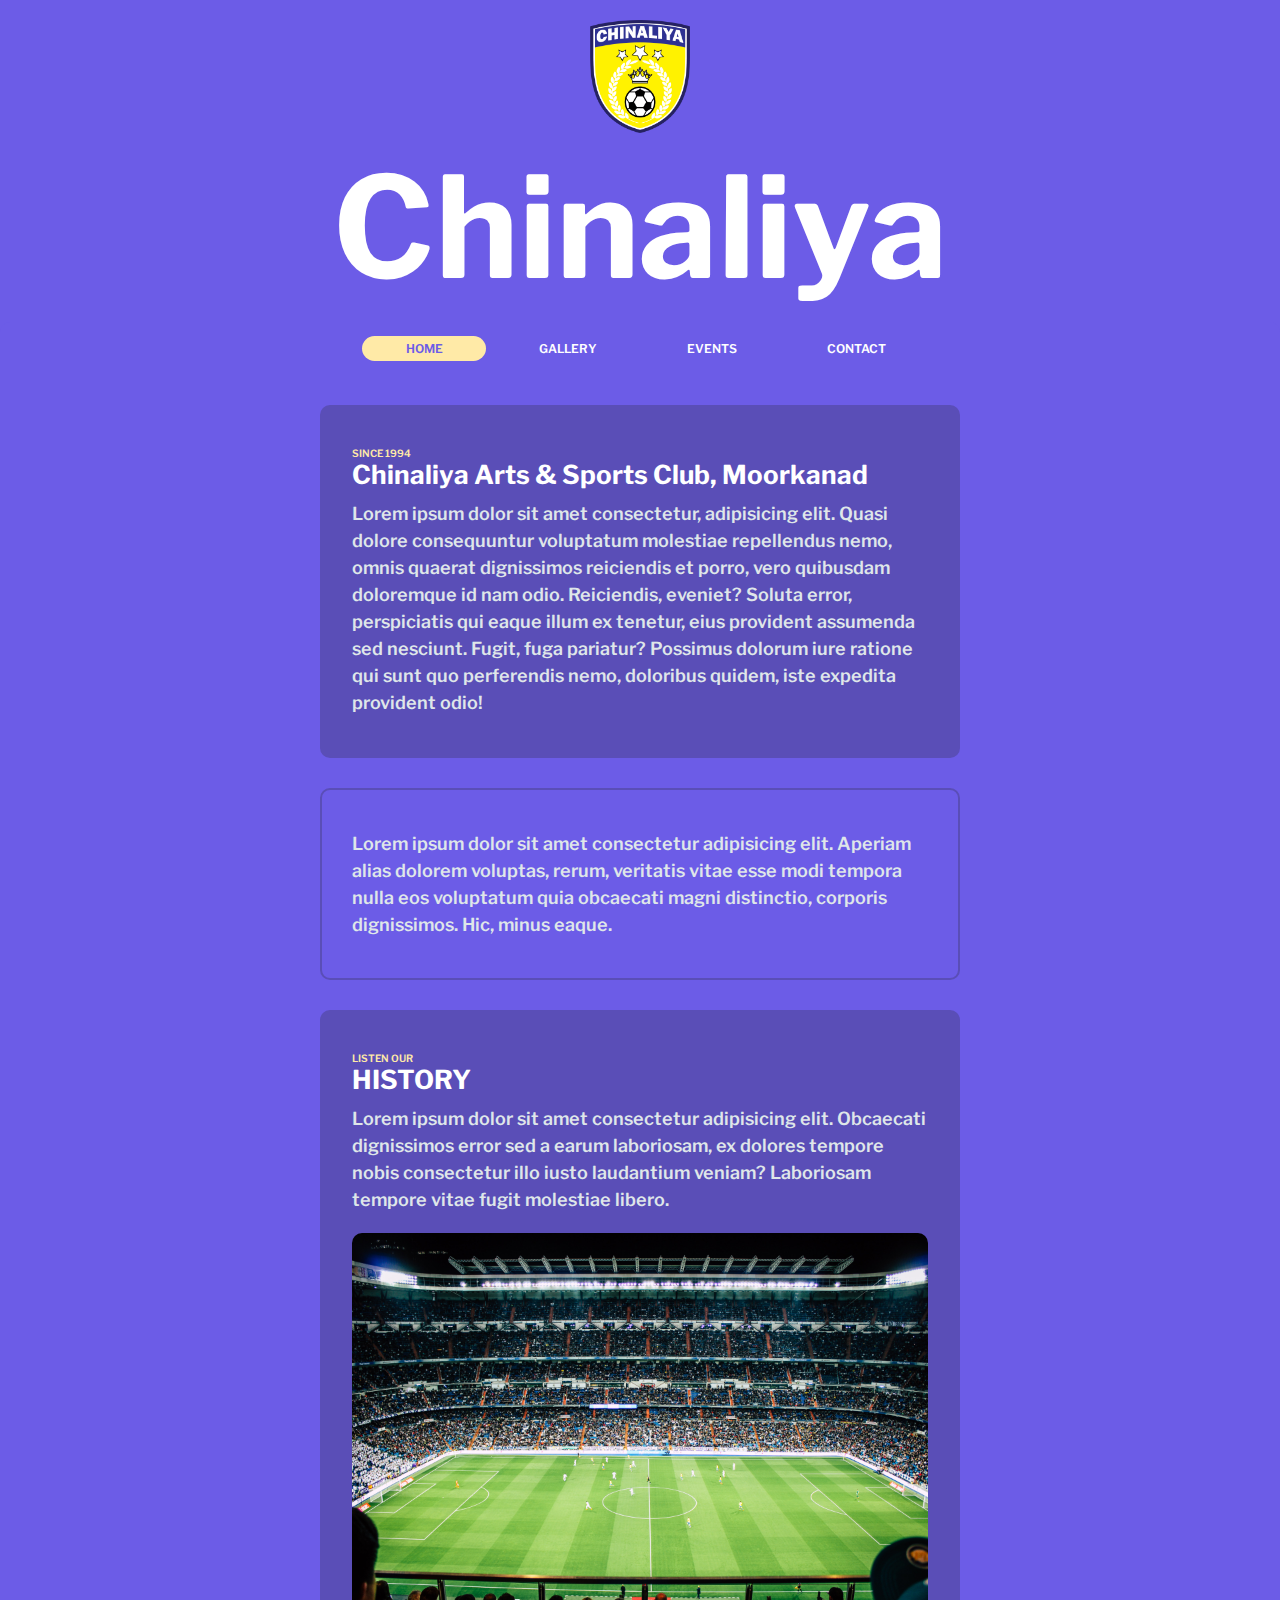
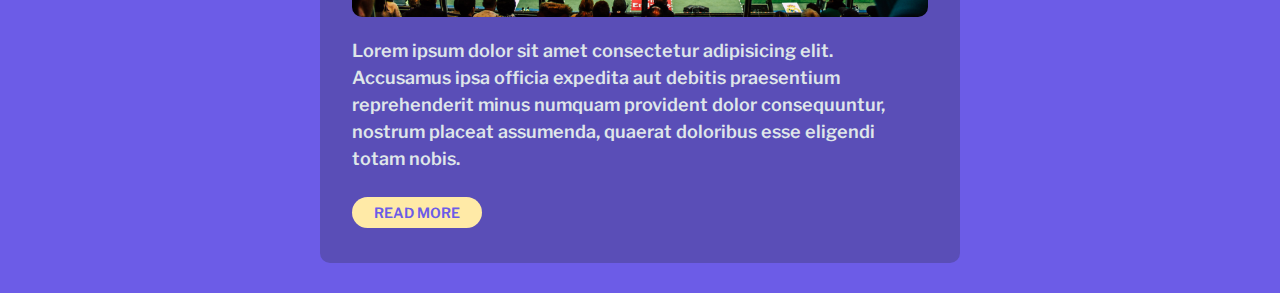
==== commit d7317163: "couple small changes" ====
--- a/index.html
+++ b/index.html
@@ -66,6 +66,8 @@
                 element.classList.remove("super");
 				var element = document.getElementById("gallery");
                 element.classList.remove("super");
+				var element = document.getElementById("contact");
+                element.classList.remove("super");			
 			  });
 		   });
 		});
--- a/main.css
+++ b/main.css
@@ -1,13 +1,22 @@
 @import url('https://fonts.googleapis.com/css2?family=Libre+Franklin:wght@400;600&display=swap');
 
 :root {
+	--color-primary: #ffeaa7;
+	--color-secondary: #6c5ce7;
+	--color-tertiary: #fff;
+	--color-text: #dfe6e9;
+	--color-border: #5a4eb7;
+	--layout-spacing: 3rem;
+}
+
+/* :root {
 	--color-primary: #55EFC4;
 	--color-secondary: #000;
 	--color-tertiary: #fff;
 	--color-text: #dfe6e9;
 	--color-border: #0F0F0F;
 	--layout-spacing: 3rem;
-}
+} */
 
 /* :root {
     --color-primary: #00b894;
@@ -78,13 +87,14 @@
 
 .navbox__top--logo img {
     width: 10rem;
-    padding-top: 1rem;
+    padding-top: 2rem;
 }
 
 .navbox__top {
     position: sticky;
     top: -1;
 }
+
 .navbox__top li{
     width: 100%;
     padding: 1rem 0;
@@ -105,8 +115,8 @@
     bottom: 0;
     background-color: var(--color-secondary);
     border-top: 2px solid var(--color-border);
-    border-top-left-radius: 50px;
-    border-top-right-radius: 50px;
+    border-top-left-radius: 10px;
+    border-top-right-radius: 10px;
 }
 
 .navbox__bottom li {
@@ -119,7 +129,7 @@
     text-align: center;
     flex: 1;
     font-weight: 600;
-    font-size: 1.4rem;
+    font-size: 1.2rem;
     margin: 0 1rem;
     padding: 0.5rem 1rem;
     border-radius: 50px;
@@ -196,9 +206,6 @@
 
 form input:hover, form textarea:hover {
     background-color: var(--color-border);
-}
-
-form input:focus, form textarea:focus {
     border: 2px solid var(--color-primary);
 }
 
@@ -227,6 +234,12 @@
     margin: 2rem;
 }
 
+.gallery__column img {
+    border-bottom-left-radius: 0;
+    border-bottom-right-radius: 0;
+
+}
+
 @media screen and (min-width: 800px) {
 
     html {
@@ -252,7 +265,6 @@
     }
 
     .navbox__bottom li {    
-        border: none;
         width: 45vw;
         margin: 0 auto;
     }
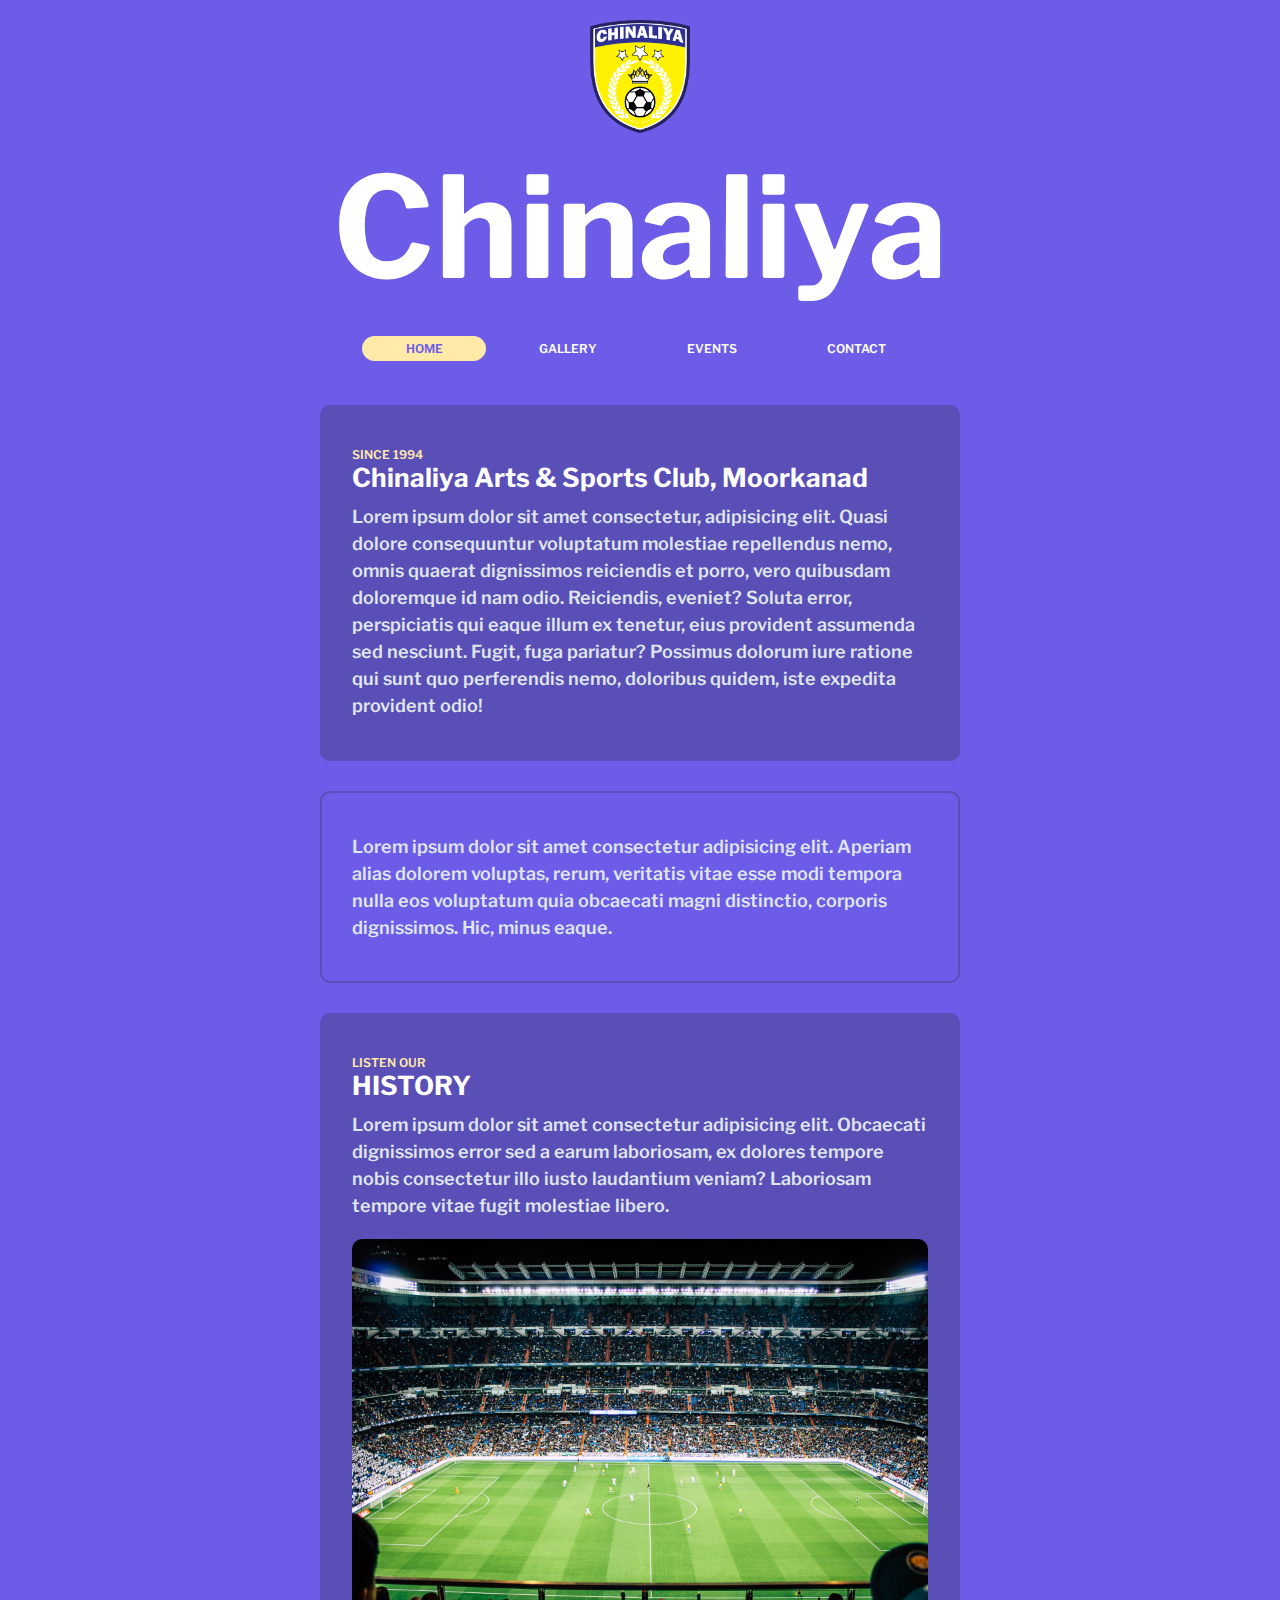
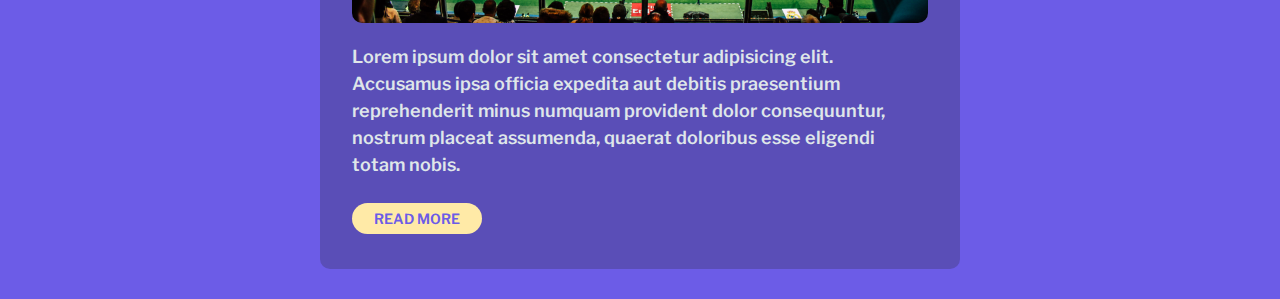
==== commit 5664fe37: "Logo Added" ====
--- a/index.html
+++ b/index.html
@@ -4,7 +4,7 @@
 	<meta http-equiv="X-UA-Compatible" content="IE=edge">
 	<meta name="viewport" content="width=device-width, initial-scale=1.0">
 	<script src="https://ajax.googleapis.com/ajax/libs/jquery/3.6.0/jquery.min.js"></script>
-	<link rel="shortcut icon" href="docs/images/team1.png" type="image/x-icon">
+	<link rel="shortcut icon" href="docs/images/Chinaliya_Logo.png" type="image/x-icon">
 	<link rel="stylesheet" href="main.css">
 	<link rel="stylesheet" href="docs/style/animations.css">
 	<title>Chinaliya Sports Club | Moorkanad</title>
--- a/main.css
+++ b/main.css
@@ -57,7 +57,7 @@
 }
 
 span.small {
-    font-size: 1rem;
+    font-size: 1.2rem;
     font-weight: 600;
 }
 
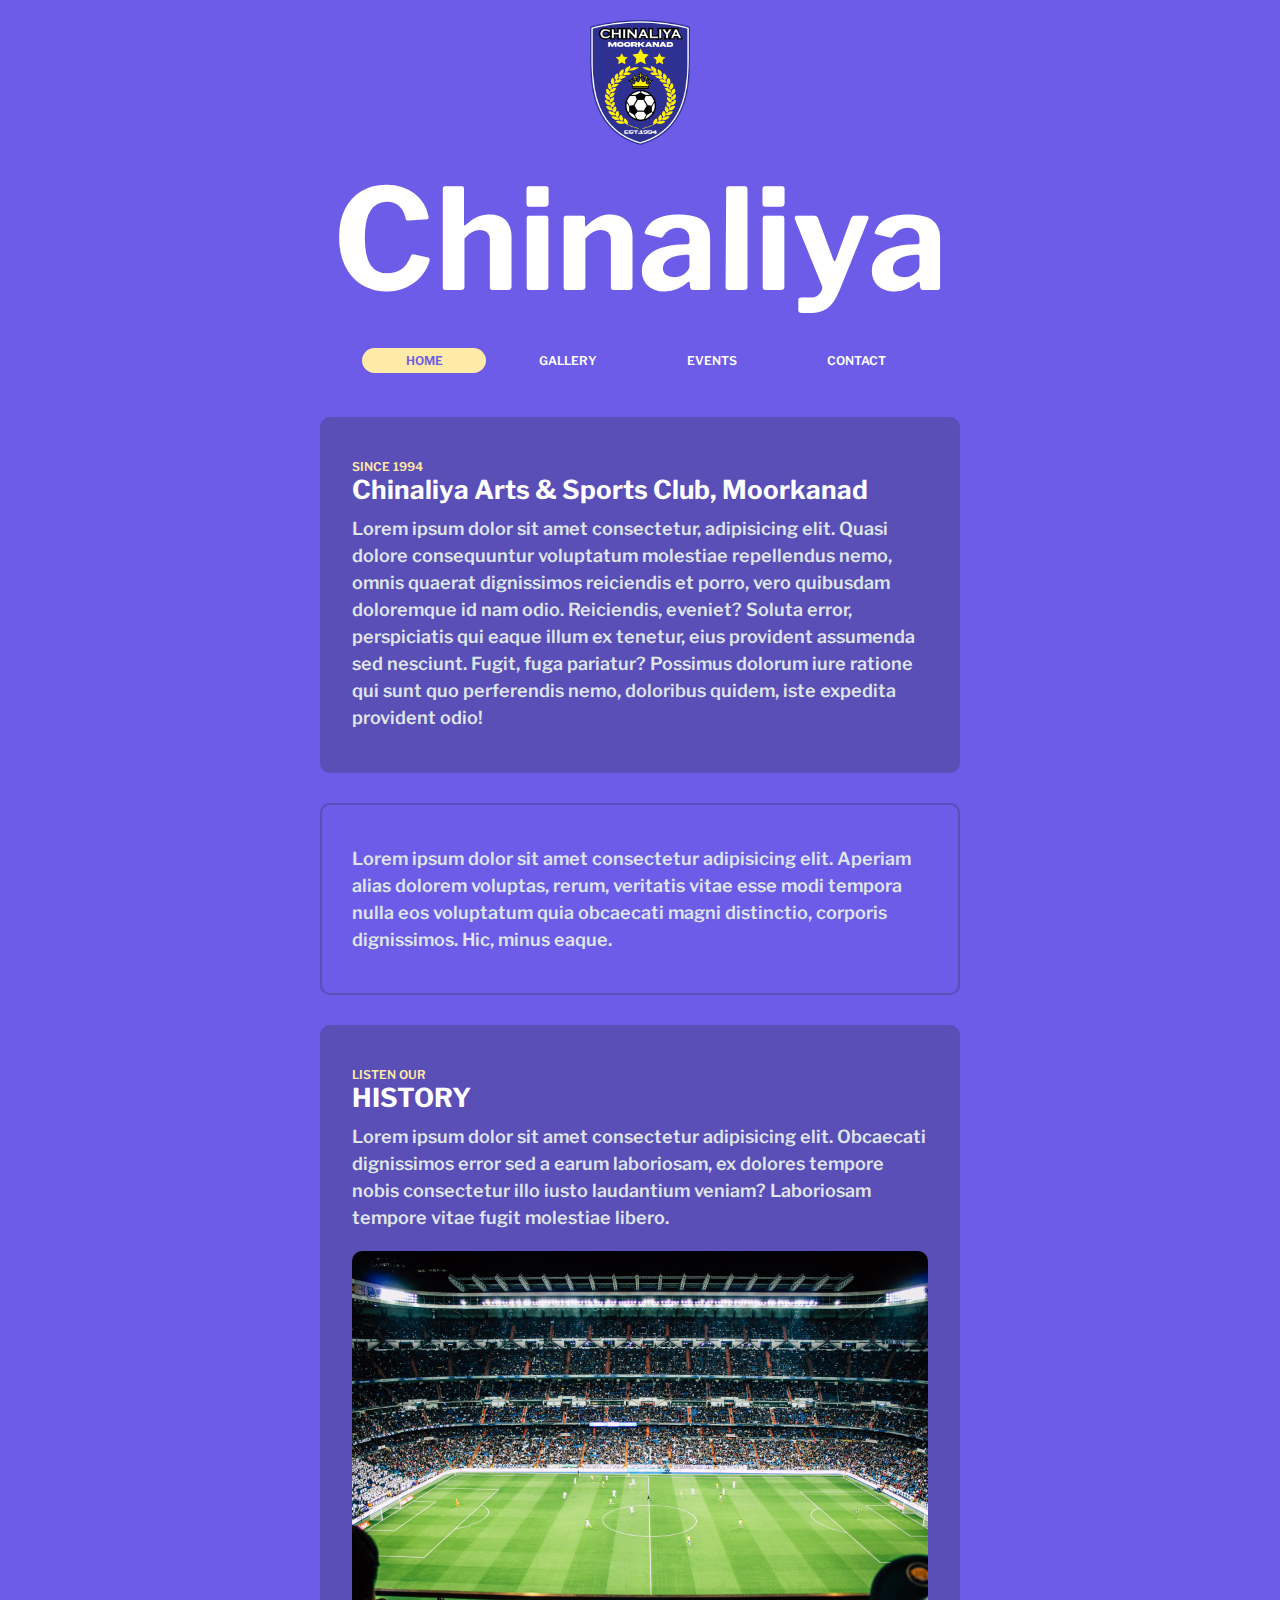
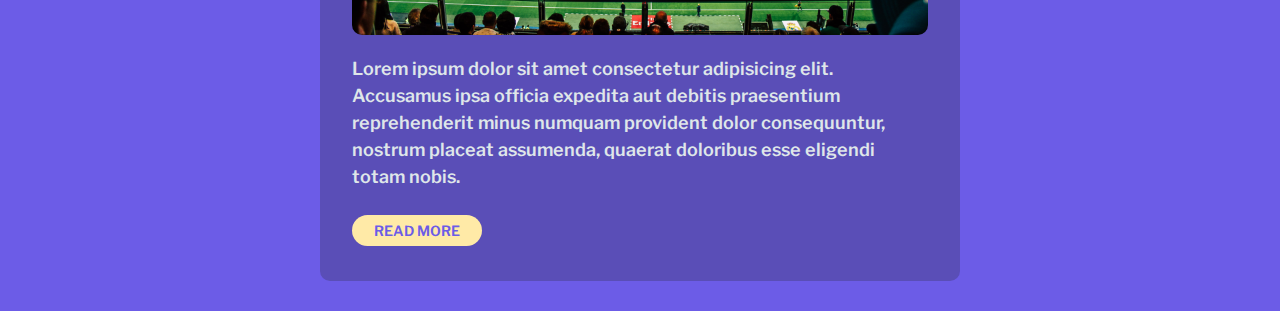
==== commit fdc32062: "Logo changed" ====
--- a/index.html
+++ b/index.html
@@ -80,7 +80,7 @@
 	</script>
 
 	<nav class="navbox__top--logo">
-		<img src="docs/images/team1.png" alt="chinalia-logo" width="20px">
+		<img src="docs/images/Chinaliya_Logo.png" alt="chinalia-logo" width="20px">
 	</nav>
 	
 	<nav class="navbox__top">
